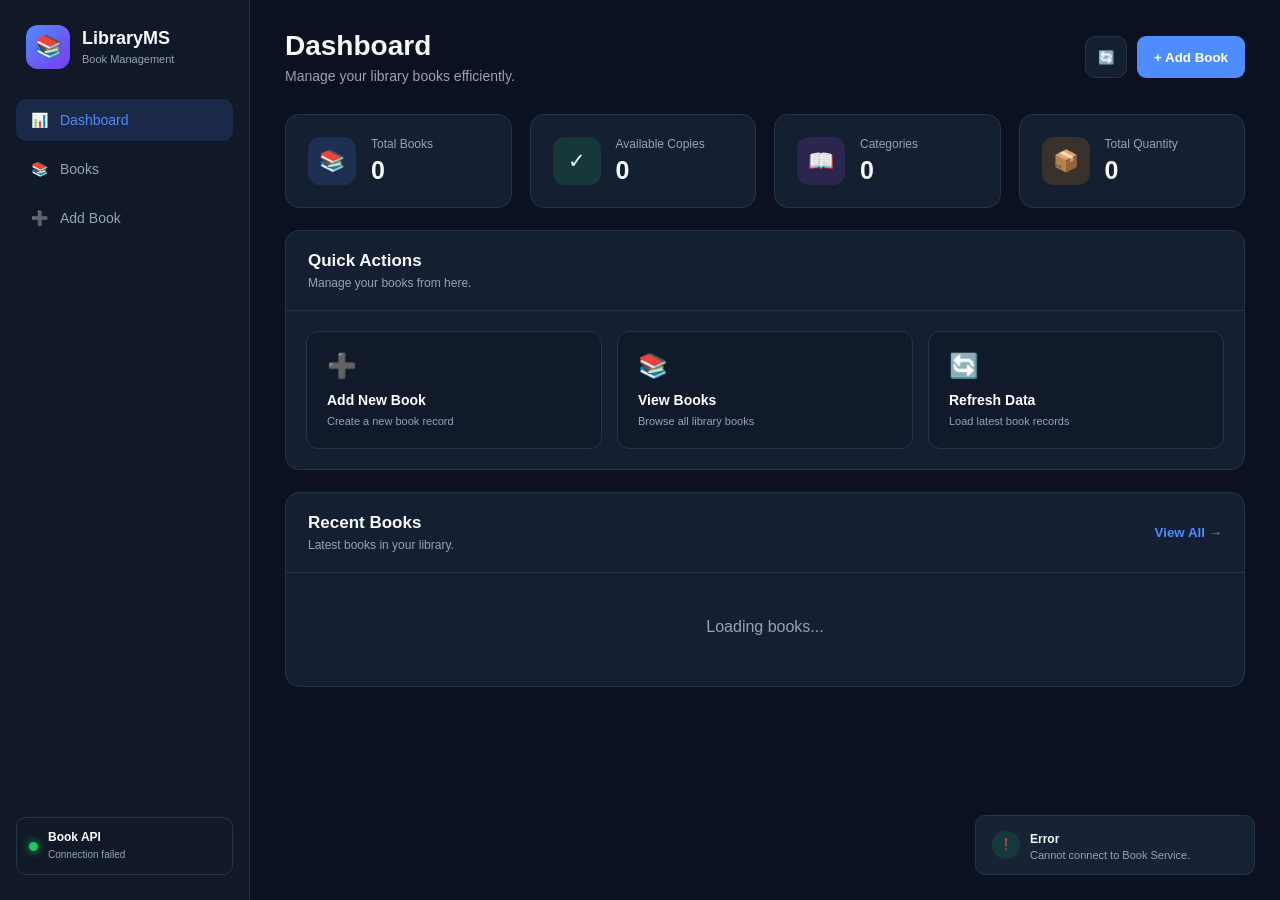
==== frontend/index.html @ 79125792 "Add professional Book Service frontend" ====
<!DOCTYPE html>
<html lang="en">
<head>
    <meta charset="UTF-8">
    <meta name="viewport" content="width=device-width, initial-scale=1.0">

    <title>Library Management System</title>

    <link rel="stylesheet" href="style.css">
</head>

<body>

<!-- ================= SIDEBAR ================= -->

<aside class="sidebar">

    <div class="brand">
        <div class="brand-icon">📚</div>

        <div>
            <h2>LibraryMS</h2>
            <span>Book Management</span>
        </div>
    </div>

    <nav class="navigation">

        <button class="nav-item active" onclick="showSection('dashboard', this)">
            <span>📊</span>
            Dashboard
        </button>

        <button class="nav-item" onclick="showSection('books', this)">
            <span>📚</span>
            Books
        </button>

        <button class="nav-item" onclick="openAddBookModal()">
            <span>➕</span>
            Add Book
        </button>

    </nav>

    <div class="sidebar-footer">
        <div class="api-status">
            <span class="status-dot"></span>
            <div>
                <strong>Book API</strong>
                <small id="apiStatus">Checking...</small>
            </div>
        </div>
    </div>

</aside>


<!-- ================= MAIN ================= -->

<main class="main-content">

    <!-- HEADER -->

    <header class="topbar">

        <div>
            <h1 id="pageTitle">Dashboard</h1>
            <p id="pageSubtitle">
                Manage your library books efficiently.
            </p>
        </div>

        <div class="header-actions">

            <button class="icon-button" onclick="loadBooks()" title="Refresh">
                🔄
            </button>

            <button class="add-button" onclick="openAddBookModal()">
                <span>+</span>
                Add Book
            </button>

        </div>

    </header>


    <!-- ================= DASHBOARD ================= -->

    <section id="dashboard" class="page-section active">

        <div class="stats-grid">

            <div class="stat-card">
                <div class="stat-icon blue">📚</div>

                <div>
                    <span>Total Books</span>
                    <strong id="totalBooks">0</strong>
                </div>
            </div>


            <div class="stat-card">
                <div class="stat-icon green">✓</div>

                <div>
                    <span>Available Copies</span>
                    <strong id="availableCopies">0</strong>
                </div>
            </div>


            <div class="stat-card">
                <div class="stat-icon purple">📖</div>

                <div>
                    <span>Categories</span>
                    <strong id="totalCategories">0</strong>
                </div>
            </div>


            <div class="stat-card">
                <div class="stat-icon orange">📦</div>

                <div>
                    <span>Total Quantity</span>
                    <strong id="totalQuantity">0</strong>
                </div>
            </div>

        </div>


        <!-- QUICK ACTIONS -->

        <div class="section-card">

            <div class="section-header">

                <div>
                    <h2>Quick Actions</h2>
                    <p>Manage your books from here.</p>
                </div>

            </div>


            <div class="quick-actions">

                <button onclick="openAddBookModal()" class="quick-card">
                    <div>➕</div>
                    <strong>Add New Book</strong>
                    <span>Create a new book record</span>
                </button>

                <button onclick="showSection('books')" class="quick-card">
                    <div>📚</div>
                    <strong>View Books</strong>
                    <span>Browse all library books</span>
                </button>

                <button onclick="loadBooks()" class="quick-card">
                    <div>🔄</div>
                    <strong>Refresh Data</strong>
                    <span>Load latest book records</span>
                </button>

            </div>

        </div>


        <!-- RECENT BOOKS -->

        <div class="section-card">

            <div class="section-header">

                <div>
                    <h2>Recent Books</h2>
                    <p>Latest books in your library.</p>
                </div>

                <button class="text-button" onclick="showSection('books')">
                    View All →
                </button>

            </div>

            <div id="recentBooks" class="recent-books">
                <div class="loading">Loading books...</div>
            </div>

        </div>

    </section>


    <!-- ================= BOOKS ================= -->

    <section id="books" class="page-section">

        <div class="section-card">

            <div class="books-toolbar">

                <div class="search-container">

                    <span>🔍</span>

                    <input
                        type="text"
                        id="searchInput"
                        placeholder="Search books by title..."
                        oninput="handleSearch()"
                    >

                    <button
                        id="clearSearch"
                        class="clear-search"
                        onclick="clearSearch()"
                        style="display:none;"
                    >
                        ×
                    </button>

                </div>

                <button class="add-button" onclick="openAddBookModal()">
                    + Add Book
                </button>

            </div>


            <!-- BOOK TABLE -->

            <div class="table-container">

                <table>

                    <thead>

                    <tr>
                        <th>Book</th>
                        <th>Author</th>
                        <th>Category</th>
                        <th>ISBN</th>
                        <th>Quantity</th>
                        <th>Available</th>
                        <th>Actions</th>
                    </tr>

                    </thead>

                    <tbody id="booksTableBody">

                    <tr>
                        <td colspan="7" class="loading">
                            Loading books...
                        </td>
                    </tr>

                    </tbody>

                </table>

            </div>

        </div>

    </section>

</main>


<!-- ================= BOOK MODAL ================= -->

<div id="bookModal" class="modal-overlay">

    <div class="modal">

        <div class="modal-header">

            <div>
                <h2 id="modalTitle">Add New Book</h2>
                <p id="modalSubtitle">
                    Enter the book details below.
                </p>
            </div>

            <button class="close-button" onclick="closeBookModal()">
                ×
            </button>

        </div>


        <form id="bookForm" onsubmit="saveBook(event)">

            <input type="hidden" id="bookId">


            <div class="form-grid">

                <div class="form-group full-width">

                    <label>Book Title *</label>

                    <input
                        type="text"
                        id="title"
                        placeholder="Enter book title"
                        required
                    >

                </div>


                <div class="form-group">

                    <label>Author *</label>

                    <input
                        type="text"
                        id="author"
                        placeholder="Enter author name"
                        required
                    >

                </div>


                <div class="form-group">

                    <label>Category *</label>

                    <input
                        type="text"
                        id="category"
                        placeholder="e.g. Programming"
                        required
                    >

                </div>


                <div class="form-group">

                    <label>ISBN *</label>

                    <input
                        type="text"
                        id="isbn"
                        placeholder="Enter ISBN"
                        required
                    >

                </div>


                <div class="form-group">

                    <label>Quantity *</label>

                    <input
                        type="number"
                        id="quantity"
                        min="0"
                        placeholder="0"
                        required
                    >

                </div>


                <div class="form-group">

                    <label>Available Copies *</label>

                    <input
                        type="number"
                        id="availableCopies"
                        min="0"
                        placeholder="0"
                        required
                    >

                </div>

            </div>


            <div class="modal-footer">

                <button
                    type="button"
                    class="cancel-button"
                    onclick="closeBookModal()"
                >
                    Cancel
                </button>

                <button type="submit" class="save-button" id="saveButton">
                    Save Book
                </button>

            </div>

        </form>

    </div>

</div>


<!-- ================= DELETE MODAL ================= -->

<div id="deleteModal" class="modal-overlay">

    <div class="confirm-modal">

        <div class="confirm-icon">
            🗑️
        </div>

        <h2>Delete Book?</h2>

        <p>
            Are you sure you want to delete this book?
            This action cannot be undone.
        </p>

        <div class="confirm-actions">

            <button
                class="cancel-button"
                onclick="closeDeleteModal()"
            >
                Cancel
            </button>

            <button
                class="delete-confirm-button"
                onclick="confirmDelete()"
            >
                Delete
            </button>

        </div>

    </div>

</div>


<!-- ================= TOAST ================= -->

<div id="toast" class="toast">

    <span id="toastIcon">✓</span>

    <div>
        <strong id="toastTitle">Success</strong>
        <p id="toastMessage">Operation completed.</p>
    </div>

</div>


<!-- ================= LOADING ================= -->

<div id="globalLoading" class="global-loading">

    <div class="spinner"></div>

    <span>Processing...</span>

</div>


<script src="api.js"></script>
<script src="script.js"></script>

</body>
</html>
---- frontend/style.css ----
* {
    margin: 0;
    padding: 0;
    box-sizing: border-box;
}

:root {
    --bg: #0b1120;
    --sidebar: #111827;
    --card: #151f32;
    --card-hover: #1b2940;
    --border: #263449;

    --text: #f8fafc;
    --muted: #94a3b8;

    --primary: #4f8cff;
    --primary-dark: #3677e8;

    --green: #22c55e;
    --red: #ef4444;
    --orange: #f59e0b;
    --purple: #a855f7;

    --radius: 14px;
}

body {
    font-family: Inter, Arial, sans-serif;
    background: var(--bg);
    color: var(--text);
    min-height: 100vh;
}


/* ================= SIDEBAR ================= */

.sidebar {
    position: fixed;
    left: 0;
    top: 0;

    width: 250px;
    height: 100vh;

    background: var(--sidebar);
    border-right: 1px solid var(--border);

    display: flex;
    flex-direction: column;

    padding: 25px 16px;

    z-index: 10;
}


.brand {
    display: flex;
    align-items: center;
    gap: 12px;

    padding: 0 10px 30px;
}


.brand-icon {
    width: 44px;
    height: 44px;

    background: linear-gradient(
        135deg,
        #4f8cff,
        #7c3aed
    );

    border-radius: 12px;

    display: flex;
    align-items: center;
    justify-content: center;

    font-size: 22px;
}


.brand h2 {
    font-size: 18px;
}

.brand span {
    font-size: 11px;
    color: var(--muted);
}


.navigation {
    display: flex;
    flex-direction: column;
    gap: 7px;
}


.nav-item {
    border: none;
    background: transparent;

    color: var(--muted);

    padding: 13px 15px;

    border-radius: 10px;

    display: flex;
    align-items: center;
    gap: 12px;

    cursor: pointer;

    font-size: 14px;

    text-align: left;

    transition: 0.2s;
}


.nav-item:hover {
    background: var(--card);
    color: white;
}


.nav-item.active {
    background: rgba(79, 140, 255, 0.15);
    color: var(--primary);
}


.sidebar-footer {
    margin-top: auto;
}


.api-status {
    border: 1px solid var(--border);
    border-radius: 10px;

    padding: 12px;

    display: flex;
    gap: 10px;
    align-items: center;
}


.status-dot {
    width: 9px;
    height: 9px;

    border-radius: 50%;

    background: var(--green);

    box-shadow: 0 0 10px var(--green);
}


.api-status strong {
    display: block;
    font-size: 12px;
}


.api-status small {
    color: var(--muted);
    font-size: 10px;
}


/* ================= MAIN ================= */

.main-content {
    margin-left: 250px;

    min-height: 100vh;

    padding: 30px 35px;
}


.topbar {
    display: flex;

    justify-content: space-between;
    align-items: center;

    margin-bottom: 30px;
}


.topbar h1 {
    font-size: 28px;
    margin-bottom: 6px;
}


.topbar p {
    color: var(--muted);
    font-size: 14px;
}


.header-actions {
    display: flex;
    gap: 10px;
}


.icon-button {
    width: 42px;
    height: 42px;

    border: 1px solid var(--border);

    background: var(--card);

    color: white;

    border-radius: 10px;

    cursor: pointer;
}


.add-button {
    border: none;

    background: var(--primary);

    color: white;

    padding: 11px 17px;

    border-radius: 9px;

    font-weight: 600;

    cursor: pointer;

    transition: 0.2s;
}


.add-button:hover {
    background: var(--primary-dark);
    transform: translateY(-1px);
}


/* ================= SECTIONS ================= */

.page-section {
    display: none;
}

.page-section.active {
    display: block;
}


/* ================= STATS ================= */

.stats-grid {
    display: grid;

    grid-template-columns:
        repeat(4, 1fr);

    gap: 18px;

    margin-bottom: 22px;
}


.stat-card {
    background: var(--card);

    border: 1px solid var(--border);

    border-radius: var(--radius);

    padding: 22px;

    display: flex;

    align-items: center;

    gap: 15px;

    transition: 0.2s;
}


.stat-card:hover {
    background: var(--card-hover);
    transform: translateY(-2px);
}


.stat-icon {
    width: 48px;
    height: 48px;

    border-radius: 12px;

    display: flex;
    align-items: center;
    justify-content: center;

    font-size: 21px;
}


.stat-icon.blue {
    background: rgba(79, 140, 255, 0.15);
}

.stat-icon.green {
    background: rgba(34, 197, 94, 0.15);
}

.stat-icon.purple {
    background: rgba(168, 85, 247, 0.15);
}

.stat-icon.orange {
    background: rgba(245, 158, 11, 0.15);
}


.stat-card span {
    color: var(--muted);

    display: block;

    font-size: 12px;

    margin-bottom: 5px;
}


.stat-card strong {
    font-size: 25px;
}


/* ================= CARDS ================= */

.section-card {
    background: var(--card);

    border: 1px solid var(--border);

    border-radius: var(--radius);

    margin-bottom: 22px;

    overflow: hidden;
}


.section-header {
    padding: 20px 22px;

    display: flex;

    justify-content: space-between;

    align-items: center;

    border-bottom: 1px solid var(--border);
}


.section-header h2 {
    font-size: 17px;
}


.section-header p {
    color: var(--muted);

    font-size: 12px;

    margin-top: 5px;
}


.text-button {
    border: none;

    background: transparent;

    color: var(--primary);

    cursor: pointer;

    font-weight: 600;
}


/* ================= QUICK ACTIONS ================= */

.quick-actions {
    display: grid;

    grid-template-columns:
        repeat(3, 1fr);

    gap: 15px;

    padding: 20px;
}


.quick-card {
    border: 1px solid var(--border);

    background: #111a2a;

    color: white;

    border-radius: 12px;

    padding: 20px;

    text-align: left;

    cursor: pointer;

    transition: 0.2s;
}


.quick-card:hover {
    border-color: var(--primary);

    transform: translateY(-2px);
}


.quick-card div {
    font-size: 24px;

    margin-bottom: 12px;
}


.quick-card strong {
    display: block;

    font-size: 14px;

    margin-bottom: 5px;
}


.quick-card span {
    color: var(--muted);

    font-size: 11px;
}


/* ================= RECENT ================= */

.recent-books {
    padding: 15px 20px 20px;
}


.recent-book {
    display: flex;

    justify-content: space-between;

    align-items: center;

    padding: 13px 0;

    border-bottom: 1px solid var(--border);
}


.recent-book:last-child {
    border-bottom: none;
}


.book-info {
    display: flex;

    gap: 12px;

    align-items: center;
}


.book-cover {
    width: 38px;
    height: 46px;

    background: linear-gradient(
        135deg,
        #4f8cff,
        #7c3aed
    );

    border-radius: 6px;

    display: flex;

    align-items: center;

    justify-content: center;
}


.book-info strong {
    display: block;

    font-size: 13px;
}


.book-info span {
    display: block;

    color: var(--muted);

    font-size: 11px;

    margin-top: 4px;
}


/* ================= BOOK TOOLBAR ================= */

.books-toolbar {
    padding: 18px;

    display: flex;

    justify-content: space-between;

    gap: 15px;

    border-bottom: 1px solid var(--border);
}


.search-container {
    position: relative;

    width: 400px;
}


.search-container > span {
    position: absolute;

    left: 14px;
    top: 12px;
}


.search-container input {
    width: 100%;

    background: #0e1728;

    border: 1px solid var(--border);

    color: white;

    padding: 12px 40px;

    border-radius: 9px;

    outline: none;
}


.search-container input:focus {
    border-color: var(--primary);
}


.clear-search {
    position: absolute;

    right: 10px;
    top: 8px;

    border: none;

    background: transparent;

    color: var(--muted);

    font-size: 22px;

    cursor: pointer;
}


/* ================= TABLE ================= */

.table-container {
    overflow-x: auto;
}


table {
    width: 100%;

    border-collapse: collapse;

    min-width: 950px;
}


thead {
    background: #111a2a;
}


th {
    color: var(--muted);

    font-size: 11px;

    text-transform: uppercase;

    letter-spacing: 0.5px;

    text-align: left;

    padding: 14px 16px;
}


td {
    padding: 15px 16px;

    border-top: 1px solid var(--border);

    font-size: 13px;
}


tbody tr:hover {
    background: rgba(255, 255, 255, 0.02);
}


.book-title {
    font-weight: 600;
}


.book-author {
    color: var(--muted);

    font-size: 11px;

    margin-top: 3px;
}


.badge {
    display: inline-block;

    padding: 5px 9px;

    border-radius: 20px;

    background: rgba(79, 140, 255, 0.12);

    color: #82adff;

    font-size: 10px;
}


.available {
    color: var(--green);

    font-weight: 600;
}


.unavailable {
    color: var(--red);

    font-weight: 600;
}


.action-buttons {
    display: flex;

    gap: 6px;
}


.action-button {
    width: 32px;
    height: 32px;

    border-radius: 7px;

    border: 1px solid var(--border);

    background: #111a2a;

    cursor: pointer;

    color: white;
}


.action-button:hover {
    border-color: var(--primary);
}


.action-button.delete:hover {
    border-color: var(--red);
    color: var(--red);
}


/* ================= MODAL ================= */

.modal-overlay {
    position: fixed;

    inset: 0;

    background: rgba(0, 0, 0, 0.72);

    display: none;

    align-items: center;

    justify-content: center;

    z-index: 100;
}


.modal-overlay.show {
    display: flex;
}


.modal {
    width: 600px;
    max-width: 94%;

    background: #111a2a;

    border: 1px solid var(--border);

    border-radius: 16px;

    box-shadow: 0 25px 70px rgba(0,0,0,0.5);
}


.modal-header {
    padding: 22px;

    display: flex;

    justify-content: space-between;

    border-bottom: 1px solid var(--border);
}


.modal-header h2 {
    font-size: 18px;
}


.modal-header p {
    color: var(--muted);

    font-size: 11px;

    margin-top: 5px;
}


.close-button {
    border: none;

    background: transparent;

    color: var(--muted);

    font-size: 28px;

    cursor: pointer;
}


.form-grid {
    display: grid;

    grid-template-columns:
        1fr 1fr;

    gap: 17px;

    padding: 22px;
}


.full-width {
    grid-column: span 2;
}


.form-group label {
    display: block;

    color: #cbd5e1;

    font-size: 12px;

    margin-bottom: 7px;
}


.form-group input {
    width: 100%;

    background: #0b1322;

    border: 1px solid var(--border);

    color: white;

    padding: 12px;

    border-radius: 8px;

    outline: none;
}


.form-group input:focus {
    border-color: var(--primary);
}


.modal-footer {
    padding: 18px 22px;

    border-top: 1px solid var(--border);

    display: flex;

    justify-content: flex-end;

    gap: 10px;
}


.cancel-button,
.save-button,
.delete-confirm-button {
    padding: 10px 17px;

    border-radius: 8px;

    border: none;

    cursor: pointer;

    font-weight: 600;
}


.cancel-button {
    background: #1e293b;

    color: white;
}


.save-button {
    background: var(--primary);

    color: white;
}


.delete-confirm-button {
    background: var(--red);

    color: white;
}


/* ================= CONFIRM ================= */

.confirm-modal {
    width: 400px;
    max-width: 92%;

    background: var(--card);

    border: 1px solid var(--border);

    border-radius: 15px;

    padding: 30px;

    text-align: center;
}


.confirm-icon {
    width: 55px;
    height: 55px;

    margin: auto auto 15px;

    background: rgba(239,68,68,0.12);

    border-radius: 50%;

    display: flex;

    align-items: center;

    justify-content: center;

    font-size: 22px;
}


.confirm-modal h2 {
    margin-bottom: 8px;
}


.confirm-modal p {
    color: var(--muted);

    font-size: 13px;

    line-height: 1.6;

    margin-bottom: 22px;
}


.confirm-actions {
    display: flex;

    justify-content: center;

    gap: 10px;
}


/* ================= TOAST ================= */

.toast {
    position: fixed;

    right: 25px;
    bottom: 25px;

    background: #172235;

    border: 1px solid var(--border);

    border-radius: 10px;

    padding: 13px 16px;

    display: flex;

    gap: 10px;

    align-items: center;

    min-width: 280px;

    transform: translateX(130%);

    transition: 0.3s;

    z-index: 200;
}


.toast.show {
    transform: translateX(0);
}


.toast > span {
    width: 28px;
    height: 28px;

    border-radius: 50%;

    background: rgba(34,197,94,0.15);

    display: flex;

    align-items: center;

    justify-content: center;

    color: var(--green);
}


.toast strong {
    font-size: 12px;
}


.toast p {
    color: var(--muted);

    font-size: 11px;

    margin-top: 2px;
}


/* ================= LOADING ================= */

.loading {
    color: var(--muted);

    text-align: center;

    padding: 30px;
}


.global-loading {
    position: fixed;

    inset: 0;

    background: rgba(0,0,0,0.5);

    display: none;

    align-items: center;

    justify-content: center;

    flex-direction: column;

    gap: 12px;

    z-index: 300;
}


.global-loading.show {
    display: flex;
}


.spinner {
    width: 35px;
    height: 35px;

    border: 3px solid #334155;

    border-top-color: var(--primary);

    border-radius: 50%;

    animation: spin 0.8s linear infinite;
}


@keyframes spin {
    to {
        transform: rotate(360deg);
    }
}


/* ================= RESPONSIVE ================= */

@media (max-width: 1100px) {

    .stats-grid {
        grid-template-columns:
            repeat(2, 1fr);
    }

}


@media (max-width: 800px) {

    .sidebar {
        width: 70px;

        padding: 20px 10px;
    }

    .brand div:not(.brand-icon),
    .nav-item span:not(:first-child),
    .sidebar-footer {
        display: none;
    }

    .brand {
        justify-content: center;
        padding: 0 0 25px;
    }

    .nav-item {
        justify-content: center;
        padding: 13px;
    }

    .main-content {
        margin-left: 70px;

        padding: 20px;
    }

    .topbar {
        align-items: flex-start;
    }

    .topbar h1 {
        font-size: 22px;
    }

    .quick-actions {
        grid-template-columns: 1fr;
    }

}


@media (max-width: 600px) {

    .stats-grid {
        grid-template-columns: 1fr;
    }

    .topbar {
        flex-direction: column;

        gap: 15px;
    }

    .header-actions {
        width: 100%;
    }

    .add-button {
        flex: 1;
    }

    .books-toolbar {
        flex-direction: column;
    }

    .search-container {
        width: 100%;
    }

    .form-grid {
        grid-template-columns: 1fr;
    }

    .full-width {
        grid-column: span 1;
    }

}
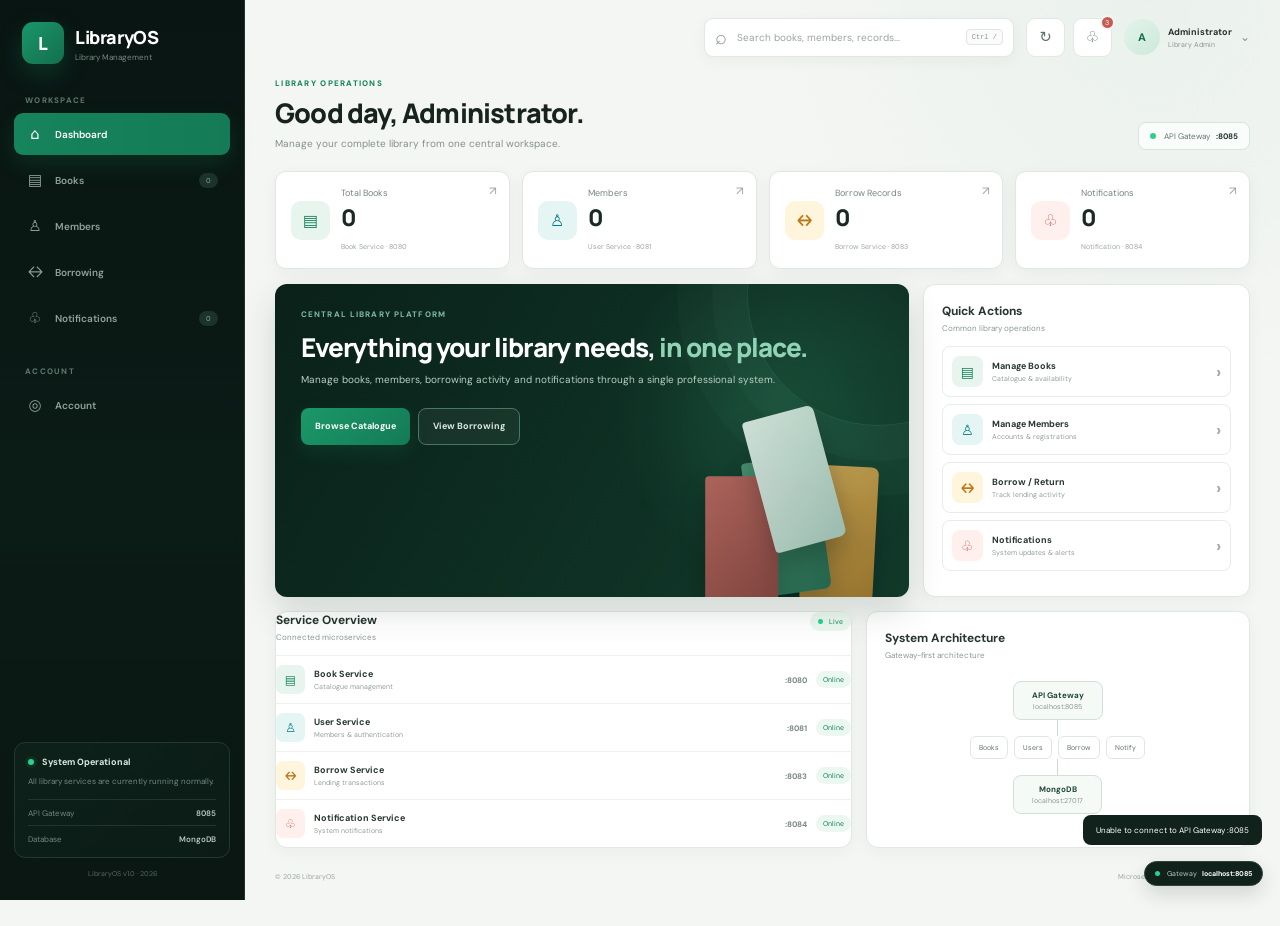
==== commit 321940d1: "Add unified frontend and gateway configuration" ====
--- a/frontend/index.html
+++ b/frontend/index.html
@@ -4,487 +4,1541 @@
     <meta charset="UTF-8">
     <meta name="viewport" content="width=device-width, initial-scale=1.0">
 
-    <title>Library Management System</title>
-
-    <link rel="stylesheet" href="style.css">
+    <title>LibraryOS | Library Management System</title>
+
+    <link rel="preconnect" href="https://fonts.googleapis.com">
+    <link rel="preconnect" href="https://fonts.gstatic.com" crossorigin>
+
+    <link
+        href="https://fonts.googleapis.com/css2?family=DM+Sans:wght@400;500;600;700&family=Manrope:wght@600;700;800&display=swap"
+        rel="stylesheet"
+    >
+
+    <link rel="stylesheet" href="styles.css">
 </head>
 
 <body>
 
-<!-- ================= SIDEBAR ================= -->
-
-<aside class="sidebar">
-
-    <div class="brand">
-        <div class="brand-icon">📚</div>
-
-        <div>
-            <h2>LibraryMS</h2>
-            <span>Book Management</span>
+<div class="app">
+
+    <!-- ================= SIDEBAR ================= -->
+
+    <aside class="sidebar">
+
+        <div class="brand">
+            <div class="brand-logo">L</div>
+
+            <div>
+                <div class="brand-name">LibraryOS</div>
+                <div class="brand-subtitle">
+                    Library Management
+                </div>
+            </div>
         </div>
-    </div>
-
-    <nav class="navigation">
-
-        <button class="nav-item active" onclick="showSection('dashboard', this)">
-            <span>📊</span>
-            Dashboard
-        </button>
-
-        <button class="nav-item" onclick="showSection('books', this)">
-            <span>📚</span>
-            Books
-        </button>
-
-        <button class="nav-item" onclick="openAddBookModal()">
-            <span>➕</span>
-            Add Book
-        </button>
-
-    </nav>
-
-    <div class="sidebar-footer">
-        <div class="api-status">
-            <span class="status-dot"></span>
+
+
+        <div class="menu-title">
+            WORKSPACE
+        </div>
+
+        <nav class="navigation">
+
+            <button
+                class="nav-item active"
+                data-section="dashboard"
+            >
+                <span class="nav-icon">⌂</span>
+                <span>Dashboard</span>
+            </button>
+
+
+            <button
+                class="nav-item"
+                data-section="books"
+            >
+                <span class="nav-icon">▤</span>
+                <span>Books</span>
+                <small id="sideBookCount">—</small>
+            </button>
+
+
+            <button
+                class="nav-item"
+                data-section="users"
+            >
+                <span class="nav-icon">♙</span>
+                <span>Members</span>
+            </button>
+
+
+            <button
+                class="nav-item"
+                data-section="borrows"
+            >
+                <span class="nav-icon">↔</span>
+                <span>Borrowing</span>
+            </button>
+
+
+            <button
+                class="nav-item"
+                data-section="notifications"
+            >
+                <span class="nav-icon">♧</span>
+                <span>Notifications</span>
+                <small id="sideNotificationCount">—</small>
+            </button>
+
+        </nav>
+
+
+        <div class="menu-title account-title">
+            ACCOUNT
+        </div>
+
+        <nav class="navigation">
+
+            <button
+                class="nav-item"
+                data-section="auth"
+            >
+                <span class="nav-icon">◎</span>
+                <span>Account</span>
+            </button>
+
+        </nav>
+
+
+        <div class="sidebar-bottom">
+
+            <div class="system-card">
+
+                <div class="system-status">
+                    <i></i>
+                    System Operational
+                </div>
+
+                <p>
+                    All library services are currently
+                    running normally.
+                </p>
+
+                <div class="system-info">
+                    <span>API Gateway</span>
+                    <strong>8085</strong>
+                </div>
+
+                <div class="system-info">
+                    <span>Database</span>
+                    <strong>MongoDB</strong>
+                </div>
+
+            </div>
+
+
+            <div class="sidebar-footer">
+                LibraryOS v1.0 · 2026
+            </div>
+
+        </div>
+
+    </aside>
+
+
+
+    <!-- ================= MAIN ================= -->
+
+    <main class="main">
+
+        <!-- TOPBAR -->
+
+        <header class="topbar">
+
+            <div class="mobile-brand">
+
+                <button
+                    class="mobile-menu"
+                    id="mobileMenu"
+                >
+                    ☰
+                </button>
+
+                <strong>
+                    LibraryOS
+                </strong>
+
+            </div>
+
+
+            <div class="search-box">
+
+                <span>⌕</span>
+
+                <input
+                    id="globalSearch"
+                    type="text"
+                    placeholder="Search books, members, records..."
+                >
+
+                <kbd>
+                    Ctrl /
+                </kbd>
+
+            </div>
+
+
+            <div class="topbar-actions">
+
+                <button
+                    class="top-button"
+                    id="refreshBtn"
+                    title="Refresh"
+                >
+                    ↻
+                </button>
+
+
+                <button
+                    class="top-button notification-button"
+                    data-section="notifications"
+                >
+                    ♧
+                    <i>3</i>
+                </button>
+
+
+                <div class="profile">
+
+                    <div class="avatar">
+                        A
+                    </div>
+
+                    <div>
+                        <strong>
+                            Administrator
+                        </strong>
+
+                        <small>
+                            Library Admin
+                        </small>
+                    </div>
+
+                    <span>
+                       ⌄
+                    </span>
+
+                </div>
+
+            </div>
+
+        </header>
+
+
+
+        <!-- ================= DASHBOARD ================= -->
+
+        <section
+            id="dashboard"
+            class="section active"
+        >
+
+            <div class="page-heading">
+
+                <div>
+
+                    <div class="eyebrow">
+                        LIBRARY OPERATIONS
+                    </div>
+
+                    <h1>
+                        Good day, Administrator.
+                    </h1>
+
+                    <p>
+                        Manage your complete library
+                        from one central workspace.
+                    </p>
+
+                </div>
+
+
+                <div class="gateway-status">
+
+                    <i></i>
+
+                    API Gateway
+
+                    <strong>
+                        :8085
+                    </strong>
+
+                </div>
+
+            </div>
+
+
+
+            <!-- STATISTICS -->
+
+            <div class="statistics">
+
+                <div class="stat-card">
+
+                    <div class="stat-icon books">
+                        ▤
+                    </div>
+
+                    <div class="stat-content">
+
+                        <span>
+                            Total Books
+                        </span>
+
+                        <strong id="bookCount">
+                            —
+                        </strong>
+
+                        <small>
+                            Book Service · 8080
+                        </small>
+
+                    </div>
+
+                    <div class="stat-arrow">
+                        ↗
+                    </div>
+
+                </div>
+
+
+
+                <div class="stat-card">
+
+                    <div class="stat-icon members">
+                        ♙
+                    </div>
+
+                    <div class="stat-content">
+
+                        <span>
+                            Members
+                        </span>
+
+                        <strong id="userCount">
+                            —
+                        </strong>
+
+                        <small>
+                            User Service · 8081
+                        </small>
+
+                    </div>
+
+                    <div class="stat-arrow">
+                        ↗
+                    </div>
+
+                </div>
+
+
+
+                <div class="stat-card">
+
+                    <div class="stat-icon borrowing">
+                        ↔
+                    </div>
+
+                    <div class="stat-content">
+
+                        <span>
+                            Borrow Records
+                        </span>
+
+                        <strong id="borrowCount">
+                            —
+                        </strong>
+
+                        <small>
+                            Borrow Service · 8083
+                        </small>
+
+                    </div>
+
+                    <div class="stat-arrow">
+                        ↗
+                    </div>
+
+                </div>
+
+
+
+                <div class="stat-card">
+
+                    <div class="stat-icon notifications">
+                        ♧
+                    </div>
+
+                    <div class="stat-content">
+
+                        <span>
+                            Notifications
+                        </span>
+
+                        <strong id="notificationCount">
+                            —
+                        </strong>
+
+                        <small>
+                            Notification · 8084
+                        </small>
+
+                    </div>
+
+                    <div class="stat-arrow">
+                        ↗
+                    </div>
+
+                </div>
+
+            </div>
+
+
+
+            <!-- HERO + QUICK ACTIONS -->
+
+            <div class="dashboard-grid">
+
+
+                <div class="hero-card">
+
+                    <div class="hero-content">
+
+                        <div class="hero-label">
+                            CENTRAL LIBRARY PLATFORM
+                        </div>
+
+                        <h2>
+                            Everything your library needs,
+                            <span>
+                                in one place.
+                            </span>
+                        </h2>
+
+                        <p>
+                            Manage books, members, borrowing
+                            activity and notifications through
+                            a single professional system.
+                        </p>
+
+
+                        <div class="hero-buttons">
+
+                            <button
+                                class="btn primary"
+                                data-section="books"
+                            >
+                                Browse Catalogue
+                            </button>
+
+                            <button
+                                class="btn hero-outline"
+                                data-section="borrows"
+                            >
+                                View Borrowing
+                            </button>
+
+                        </div>
+
+                    </div>
+
+
+                    <div class="book-art">
+
+                        <div class="book book-one"></div>
+                        <div class="book book-two"></div>
+                        <div class="book book-three"></div>
+                        <div class="book book-four"></div>
+
+                    </div>
+
+                </div>
+
+
+
+                <div class="panel quick-panel">
+
+                    <div class="panel-heading">
+
+                        <div>
+                            <h3>
+                                Quick Actions
+                            </h3>
+
+                            <p>
+                                Common library operations
+                            </p>
+                        </div>
+
+                    </div>
+
+
+                    <button
+                        class="quick-action"
+                        data-section="books"
+                    >
+
+                        <span class="quick-icon green">
+                            ▤
+                        </span>
+
+                        <div>
+                            <b>
+                                Manage Books
+                            </b>
+
+                            <small>
+                                Catalogue & availability
+                            </small>
+                        </div>
+
+                        <strong>
+                            ›
+                        </strong>
+
+                    </button>
+
+
+                    <button
+                        class="quick-action"
+                        data-section="users"
+                    >
+
+                        <span class="quick-icon teal">
+                            ♙
+                        </span>
+
+                        <div>
+                            <b>
+                                Manage Members
+                            </b>
+
+                            <small>
+                                Accounts & registrations
+                            </small>
+                        </div>
+
+                        <strong>
+                            ›
+                        </strong>
+
+                    </button>
+
+
+                    <button
+                        class="quick-action"
+                        data-section="borrows"
+                    >
+
+                        <span class="quick-icon amber">
+                            ↔
+                        </span>
+
+                        <div>
+                            <b>
+                                Borrow / Return
+                            </b>
+
+                            <small>
+                                Track lending activity
+                            </small>
+                        </div>
+
+                        <strong>
+                            ›
+                        </strong>
+
+                    </button>
+
+
+                    <button
+                        class="quick-action"
+                        data-section="notifications"
+                    >
+
+                        <span class="quick-icon coral">
+                            ♧
+                        </span>
+
+                        <div>
+                            <b>
+                                Notifications
+                            </b>
+
+                            <small>
+                                System updates & alerts
+                            </small>
+                        </div>
+
+                        <strong>
+                            ›
+                        </strong>
+
+                    </button>
+
+                </div>
+
+            </div>
+
+
+
+            <!-- SERVICE OVERVIEW -->
+
+            <div class="bottom-grid">
+
+
+                <div class="panel">
+
+                    <div class="panel-heading">
+
+                        <div>
+
+                            <h3>
+                                Service Overview
+                            </h3>
+
+                            <p>
+                                Connected microservices
+                            </p>
+
+                        </div>
+
+                        <span class="live">
+                            <i></i>
+                            Live
+                        </span>
+
+                    </div>
+
+
+                    <div class="service-list">
+
+                        <div class="service">
+
+                            <span class="service-icon books">
+                                ▤
+                            </span>
+
+                            <div>
+                                <b>
+                                    Book Service
+                                </b>
+
+                                <small>
+                                    Catalogue management
+                                </small>
+                            </div>
+
+                            <strong>
+                                :8080
+                            </strong>
+
+                            <em>
+                                Online
+                            </em>
+
+                        </div>
+
+
+                        <div class="service">
+
+                            <span class="service-icon members">
+                                ♙
+                            </span>
+
+                            <div>
+                                <b>
+                                    User Service
+                                </b>
+
+                                <small>
+                                    Members & authentication
+                                </small>
+                            </div>
+
+                            <strong>
+                                :8081
+                            </strong>
+
+                            <em>
+                                Online
+                            </em>
+
+                        </div>
+
+
+                        <div class="service">
+
+                            <span class="service-icon borrowing">
+                                ↔
+                            </span>
+
+                            <div>
+                                <b>
+                                    Borrow Service
+                                </b>
+
+                                <small>
+                                    Lending transactions
+                                </small>
+                            </div>
+
+                            <strong>
+                                :8083
+                            </strong>
+
+                            <em>
+                                Online
+                            </em>
+
+                        </div>
+
+
+                        <div class="service">
+
+                            <span class="service-icon notifications">
+                                ♧
+                            </span>
+
+                            <div>
+                                <b>
+                                    Notification Service
+                                </b>
+
+                                <small>
+                                    System notifications
+                                </small>
+                            </div>
+
+                            <strong>
+                                :8084
+                            </strong>
+
+                            <em>
+                                Online
+                            </em>
+
+                        </div>
+
+                    </div>
+
+                </div>
+
+
+
+                <div class="panel architecture">
+
+                    <div class="panel-heading">
+
+                        <div>
+
+                            <h3>
+                                System Architecture
+                            </h3>
+
+                            <p>
+                                Gateway-first architecture
+                            </p>
+
+                        </div>
+
+                    </div>
+
+
+                    <div class="architecture-flow">
+
+                        <div class="architecture-node gateway">
+                            <b>
+                                API Gateway
+                            </b>
+
+                            <small>
+                                localhost:8085
+                            </small>
+                        </div>
+
+
+                        <div class="connection-line"></div>
+
+
+                        <div class="service-chips">
+
+                            <span>
+                                Books
+                            </span>
+
+                            <span>
+                                Users
+                            </span>
+
+                            <span>
+                                Borrow
+                            </span>
+
+                            <span>
+                                Notify
+                            </span>
+
+                        </div>
+
+
+                        <div class="connection-line"></div>
+
+
+                        <div class="architecture-node database">
+
+                            <b>
+                                MongoDB
+                            </b>
+
+                            <small>
+                                localhost:27017
+                            </small>
+
+                        </div>
+
+                    </div>
+
+                </div>
+
+            </div>
+
+        </section>
+
+
+
+        <!-- ================= BOOKS ================= -->
+
+        <section
+            id="books"
+            class="section"
+        >
+
+            <div class="section-header">
+
+                <div>
+
+                    <div class="eyebrow">
+                        CATALOGUE
+                    </div>
+
+                    <h1>
+                        Books
+                    </h1>
+
+                    <p>
+                        Manage your complete library collection.
+                    </p>
+
+                </div>
+
+
+                <div class="section-actions">
+
+                    <input
+                        id="bookSearch"
+                        placeholder="Search books..."
+                    >
+
+                    <button
+                        class="btn light"
+                        id="bookSearchBtn"
+                    >
+                        Search
+                    </button>
+
+                    <button
+                        class="btn primary"
+                        id="addBookBtn"
+                    >
+                        + Add Book
+                    </button>
+
+                </div>
+
+            </div>
+
+
+            <div
+                id="booksTable"
+                class="table-container"
+            ></div>
+
+        </section>
+
+
+
+        <!-- ================= MEMBERS ================= -->
+
+        <section
+            id="users"
+            class="section"
+        >
+
+            <div class="section-header">
+
+                <div>
+
+                    <div class="eyebrow">
+                        PEOPLE
+                    </div>
+
+                    <h1>
+                        Members
+                    </h1>
+
+                    <p>
+                        Manage registered library members.
+                    </p>
+
+                </div>
+
+
+                <button
+                    class="btn light"
+                    id="refreshUsersBtn"
+                >
+                    ↻ Refresh
+                </button>
+
+            </div>
+
+
+            <div
+                id="usersTable"
+                class="table-container"
+            ></div>
+
+        </section>
+
+
+
+        <!-- ================= BORROW ================= -->
+
+        <section
+            id="borrows"
+            class="section"
+        >
+
+            <div class="section-header">
+
+                <div>
+
+                    <div class="eyebrow">
+                        LENDING
+                    </div>
+
+                    <h1>
+                        Borrowing
+                    </h1>
+
+                    <p>
+                        Track active loans and returned books.
+                    </p>
+
+                </div>
+
+
+                <div class="section-actions">
+
+                    <button
+                        class="btn light"
+                        id="refreshBorrowsBtn"
+                    >
+                        ↻ Refresh
+                    </button>
+
+                    <button
+                        class="btn primary"
+                        id="addBorrowBtn"
+                    >
+                        + New Borrow
+                    </button>
+
+                </div>
+
+            </div>
+
+
+            <div
+                id="borrowsTable"
+                class="table-container"
+            ></div>
+
+        </section>
+
+
+
+        <!-- ================= NOTIFICATIONS ================= -->
+
+        <section
+            id="notifications"
+            class="section"
+        >
+
+            <div class="section-header">
+
+                <div>
+
+                    <div class="eyebrow">
+                        SYSTEM
+                    </div>
+
+                    <h1>
+                        Notifications
+                    </h1>
+
+                    <p>
+                        Important system updates and alerts.
+                    </p>
+
+                </div>
+
+
+                <button
+                    class="btn light"
+                    id="refreshNotificationsBtn"
+                >
+                    ↻ Refresh
+                </button>
+
+            </div>
+
+
+            <div
+                id="notificationsList"
+                class="notifications-list"
+            ></div>
+
+        </section>
+
+
+
+        <!-- ================= ACCOUNT ================= -->
+
+        <section
+            id="auth"
+            class="section"
+        >
+
+            <div class="section-header">
+
+                <div>
+
+                    <div class="eyebrow">
+                        ACCOUNT & SECURITY
+                    </div>
+
+                    <h1>
+                        Account
+                    </h1>
+
+                    <p>
+                        Sign in or create a library member account.
+                    </p>
+
+                </div>
+
+            </div>
+
+
+            <div class="auth-grid">
+
+
+                <div class="panel auth-card">
+
+                    <div class="panel-heading">
+
+                        <div>
+                            <h3>
+                                Welcome Back
+                            </h3>
+
+                            <p>
+                                Sign in to your account.
+                            </p>
+                        </div>
+
+                    </div>
+
+
+                    <form id="loginForm">
+
+                        <label>
+                            Email
+
+                            <input
+                                id="loginEmail"
+                                type="email"
+                                placeholder="admin@example.com"
+                                required
+                            >
+
+                        </label>
+
+
+                        <label>
+                            Password
+
+                            <input
+                                id="loginPassword"
+                                type="password"
+                                placeholder="••••••••"
+                                required
+                            >
+
+                        </label>
+
+
+                        <button
+                            class="btn primary"
+                            type="submit"
+                        >
+                            Sign In
+                        </button>
+
+                    </form>
+
+                </div>
+
+
+
+                <div class="panel auth-card">
+
+                    <div class="panel-heading">
+
+                        <div>
+
+                            <h3>
+                                Create Member
+                            </h3>
+
+                            <p>
+                                Register a new library member.
+                            </p>
+
+                        </div>
+
+                    </div>
+
+
+                    <form id="registerForm">
+
+                        <label>
+                            Full Name
+
+                            <input
+                                id="regName"
+                                placeholder="John Doe"
+                                required
+                            >
+
+                        </label>
+
+
+                        <label>
+                            Email
+
+                            <input
+                                id="regEmail"
+                                type="email"
+                                placeholder="john@example.com"
+                                required
+                            >
+
+                        </label>
+
+
+                        <label>
+                            Password
+
+                            <input
+                                id="regPassword"
+                                type="password"
+                                placeholder="••••••••"
+                                required
+                            >
+
+                        </label>
+
+
+                        <label>
+                            Phone
+
+                            <input
+                                id="regPhone"
+                                placeholder="+94..."
+                            >
+
+                        </label>
+
+
+                        <label>
+                            Role
+
+                            <select id="regRole">
+
+                                <option value="MEMBER">
+                                    MEMBER
+                                </option>
+
+                                <option value="LIBRARIAN">
+                                    LIBRARIAN
+                                </option>
+
+                                <option value="ADMIN">
+                                    ADMIN
+                                </option>
+
+                            </select>
+
+                        </label>
+
+
+                        <button
+                            class="btn primary"
+                            type="submit"
+                        >
+                            Create Account
+                        </button>
+
+                    </form>
+
+                </div>
+
+            </div>
+
+
+            <div
+                id="authResult"
+                class="result-box"
+            ></div>
+
+        </section>
+
+
+
+        <footer>
+
+            <span>
+                © 2026 LibraryOS
+            </span>
+
+            <span>
+                Microservices · API Gateway · MongoDB
+            </span>
+
+        </footer>
+
+    </main>
+
+</div>
+
+
+
+<!-- ================= BOOK MODAL ================= -->
+
+<dialog id="bookModal">
+
+    <form
+        id="bookForm"
+        class="modal-form"
+    >
+
+        <div class="modal-header">
+
             <div>
-                <strong>Book API</strong>
-                <small id="apiStatus">Checking...</small>
-            </div>
-        </div>
-    </div>
-
-</aside>
-
-
-<!-- ================= MAIN ================= -->
-
-<main class="main-content">
-
-    <!-- HEADER -->
-
-    <header class="topbar">
-
-        <div>
-            <h1 id="pageTitle">Dashboard</h1>
-            <p id="pageSubtitle">
-                Manage your library books efficiently.
-            </p>
-        </div>
-
-        <div class="header-actions">
-
-            <button class="icon-button" onclick="loadBooks()" title="Refresh">
-                🔄
-            </button>
-
-            <button class="add-button" onclick="openAddBookModal()">
-                <span>+</span>
-                Add Book
-            </button>
-
-        </div>
-
-    </header>
-
-
-    <!-- ================= DASHBOARD ================= -->
-
-    <section id="dashboard" class="page-section active">
-
-        <div class="stats-grid">
-
-            <div class="stat-card">
-                <div class="stat-icon blue">📚</div>
-
-                <div>
-                    <span>Total Books</span>
-                    <strong id="totalBooks">0</strong>
-                </div>
-            </div>
-
-
-            <div class="stat-card">
-                <div class="stat-icon green">✓</div>
-
-                <div>
-                    <span>Available Copies</span>
-                    <strong id="availableCopies">0</strong>
-                </div>
-            </div>
-
-
-            <div class="stat-card">
-                <div class="stat-icon purple">📖</div>
-
-                <div>
-                    <span>Categories</span>
-                    <strong id="totalCategories">0</strong>
-                </div>
-            </div>
-
-
-            <div class="stat-card">
-                <div class="stat-icon orange">📦</div>
-
-                <div>
-                    <span>Total Quantity</span>
-                    <strong id="totalQuantity">0</strong>
-                </div>
-            </div>
-
-        </div>
-
-
-        <!-- QUICK ACTIONS -->
-
-        <div class="section-card">
-
-            <div class="section-header">
-
-                <div>
-                    <h2>Quick Actions</h2>
-                    <p>Manage your books from here.</p>
-                </div>
-
-            </div>
-
-
-            <div class="quick-actions">
-
-                <button onclick="openAddBookModal()" class="quick-card">
-                    <div>➕</div>
-                    <strong>Add New Book</strong>
-                    <span>Create a new book record</span>
-                </button>
-
-                <button onclick="showSection('books')" class="quick-card">
-                    <div>📚</div>
-                    <strong>View Books</strong>
-                    <span>Browse all library books</span>
-                </button>
-
-                <button onclick="loadBooks()" class="quick-card">
-                    <div>🔄</div>
-                    <strong>Refresh Data</strong>
-                    <span>Load latest book records</span>
-                </button>
-
-            </div>
-
-        </div>
-
-
-        <!-- RECENT BOOKS -->
-
-        <div class="section-card">
-
-            <div class="section-header">
-
-                <div>
-                    <h2>Recent Books</h2>
-                    <p>Latest books in your library.</p>
-                </div>
-
-                <button class="text-button" onclick="showSection('books')">
-                    View All →
-                </button>
-
-            </div>
-
-            <div id="recentBooks" class="recent-books">
-                <div class="loading">Loading books...</div>
-            </div>
-
-        </div>
-
-    </section>
-
-
-    <!-- ================= BOOKS ================= -->
-
-    <section id="books" class="page-section">
-
-        <div class="section-card">
-
-            <div class="books-toolbar">
-
-                <div class="search-container">
-
-                    <span>🔍</span>
-
-                    <input
-                        type="text"
-                        id="searchInput"
-                        placeholder="Search books by title..."
-                        oninput="handleSearch()"
-                    >
-
-                    <button
-                        id="clearSearch"
-                        class="clear-search"
-                        onclick="clearSearch()"
-                        style="display:none;"
-                    >
-                        ×
-                    </button>
-
-                </div>
-
-                <button class="add-button" onclick="openAddBookModal()">
-                    + Add Book
-                </button>
-
-            </div>
-
-
-            <!-- BOOK TABLE -->
-
-            <div class="table-container">
-
-                <table>
-
-                    <thead>
-
-                    <tr>
-                        <th>Book</th>
-                        <th>Author</th>
-                        <th>Category</th>
-                        <th>ISBN</th>
-                        <th>Quantity</th>
-                        <th>Available</th>
-                        <th>Actions</th>
-                    </tr>
-
-                    </thead>
-
-                    <tbody id="booksTableBody">
-
-                    <tr>
-                        <td colspan="7" class="loading">
-                            Loading books...
-                        </td>
-                    </tr>
-
-                    </tbody>
-
-                </table>
-
-            </div>
-
-        </div>
-
-    </section>
-
-</main>
-
-
-<!-- ================= BOOK MODAL ================= -->
-
-<div id="bookModal" class="modal-overlay">
-
-    <div class="modal">
-
-        <div class="modal-header">
-
-            <div>
-                <h2 id="modalTitle">Add New Book</h2>
-                <p id="modalSubtitle">
-                    Enter the book details below.
-                </p>
-            </div>
-
-            <button class="close-button" onclick="closeBookModal()">
+
+                <small>
+                    CATALOGUE
+                </small>
+
+                <h3>
+                    Add Book
+                </h3>
+
+            </div>
+
+            <button
+                type="button"
+                class="close-modal"
+                data-close="bookModal"
+            >
                 ×
             </button>
 
         </div>
 
 
-        <form id="bookForm" onsubmit="saveBook(event)">
-
-            <input type="hidden" id="bookId">
-
-
-            <div class="form-grid">
-
-                <div class="form-group full-width">
-
-                    <label>Book Title *</label>
-
-                    <input
-                        type="text"
-                        id="title"
-                        placeholder="Enter book title"
-                        required
-                    >
-
-                </div>
-
-
-                <div class="form-group">
-
-                    <label>Author *</label>
-
-                    <input
-                        type="text"
-                        id="author"
-                        placeholder="Enter author name"
-                        required
-                    >
-
-                </div>
-
-
-                <div class="form-group">
-
-                    <label>Category *</label>
-
-                    <input
-                        type="text"
-                        id="category"
-                        placeholder="e.g. Programming"
-                        required
-                    >
-
-                </div>
-
-
-                <div class="form-group">
-
-                    <label>ISBN *</label>
-
-                    <input
-                        type="text"
-                        id="isbn"
-                        placeholder="Enter ISBN"
-                        required
-                    >
-
-                </div>
-
-
-                <div class="form-group">
-
-                    <label>Quantity *</label>
-
-                    <input
-                        type="number"
-                        id="quantity"
-                        min="0"
-                        placeholder="0"
-                        required
-                    >
-
-                </div>
-
-
-                <div class="form-group">
-
-                    <label>Available Copies *</label>
-
-                    <input
-                        type="number"
-                        id="availableCopies"
-                        min="0"
-                        placeholder="0"
-                        required
-                    >
-
-                </div>
-
-            </div>
-
-
-            <div class="modal-footer">
-
-                <button
-                    type="button"
-                    class="cancel-button"
-                    onclick="closeBookModal()"
+        <input
+            type="hidden"
+            id="bookId"
+        >
+
+
+        <label>
+            Title
+
+            <input
+                id="bookTitle"
+                required
+            >
+
+        </label>
+
+
+        <label>
+            Author
+
+            <input
+                id="bookAuthor"
+                required
+            >
+
+        </label>
+
+
+        <div class="two-column">
+
+            <label>
+                Category
+
+                <input
+                    id="bookCategory"
+                    required
                 >
-                    Cancel
-                </button>
-
-                <button type="submit" class="save-button" id="saveButton">
-                    Save Book
-                </button>
-
-            </div>
-
-        </form>
-
-    </div>
-
-</div>
-
-
-<!-- ================= DELETE MODAL ================= -->
-
-<div id="deleteModal" class="modal-overlay">
-
-    <div class="confirm-modal">
-
-        <div class="confirm-icon">
-            🗑️
+
+            </label>
+
+
+            <label>
+                ISBN
+
+                <input
+                    id="bookIsbn"
+                    required
+                >
+
+            </label>
+
         </div>
 
-        <h2>Delete Book?</h2>
-
-        <p>
-            Are you sure you want to delete this book?
-            This action cannot be undone.
-        </p>
-
-        <div class="confirm-actions">
+
+        <div class="two-column">
+
+            <label>
+                Quantity
+
+                <input
+                    id="bookQuantity"
+                    type="number"
+                    min="0"
+                    required
+                >
+
+            </label>
+
+
+            <label>
+                Available Copies
+
+                <input
+                    id="bookAvailable"
+                    type="number"
+                    min="0"
+                    required
+                >
+
+            </label>
+
+        </div>
+
+
+        <div class="modal-actions">
 
             <button
-                class="cancel-button"
-                onclick="closeDeleteModal()"
+                type="button"
+                class="btn light"
+                data-close="bookModal"
             >
                 Cancel
             </button>
 
             <button
-                class="delete-confirm-button"
-                onclick="confirmDelete()"
+                type="submit"
+                class="btn primary"
             >
-                Delete
+                Save Book
             </button>
 
         </div>
 
-    </div>
+    </form>
+
+</dialog>
+
+
+
+<!-- ================= BORROW MODAL ================= -->
+
+<dialog id="borrowModal">
+
+    <form
+        id="borrowForm"
+        class="modal-form"
+    >
+
+        <div class="modal-header">
+
+            <div>
+
+                <small>
+                    LENDING
+                </small>
+
+                <h3>
+                    New Borrow Record
+                </h3>
+
+            </div>
+
+            <button
+                type="button"
+                class="close-modal"
+                data-close="borrowModal"
+            >
+                ×
+            </button>
+
+        </div>
+
+
+        <label>
+            User ID
+
+            <input
+                id="borrowUserId"
+                required
+            >
+
+        </label>
+
+
+        <label>
+            Book ID
+
+            <input
+                id="borrowBookId"
+                required
+            >
+
+        </label>
+
+
+        <div class="two-column">
+
+            <label>
+                Borrow Date
+
+                <input
+                    id="borrowDate"
+                    type="date"
+                    required
+                >
+
+            </label>
+
+
+            <label>
+                Due Date
+
+                <input
+                    id="dueDate"
+                    type="date"
+                    required
+                >
+
+            </label>
+
+        </div>
+
+
+        <label>
+            Status
+
+            <select id="borrowStatus">
+
+                <option>
+                    BORROWED
+                </option>
+
+                <option>
+                    RETURNED
+                </option>
+
+                <option>
+                    OVERDUE
+                </option>
+
+            </select>
+
+        </label>
+
+
+        <div class="modal-actions">
+
+            <button
+                type="button"
+                class="btn light"
+                data-close="borrowModal"
+            >
+                Cancel
+            </button>
+
+            <button
+                type="submit"
+                class="btn primary"
+            >
+                Create Record
+            </button>
+
+        </div>
+
+    </form>
+
+</dialog>
+
+
+
+<div class="gateway-pill">
+
+    <i></i>
+
+    Gateway
+
+    <strong>
+        localhost:8085
+    </strong>
 
 </div>
 
 
-<!-- ================= TOAST ================= -->
-
-<div id="toast" class="toast">
-
-    <span id="toastIcon">✓</span>
-
-    <div>
-        <strong id="toastTitle">Success</strong>
-        <p id="toastMessage">Operation completed.</p>
-    </div>
-
-</div>
-
-
-<!-- ================= LOADING ================= -->
-
-<div id="globalLoading" class="global-loading">
-
-    <div class="spinner"></div>
-
-    <span>Processing...</span>
-
-</div>
-
-
-<script src="api.js"></script>
-<script src="script.js"></script>
+<div
+    id="toast"
+    class="toast"
+></div>
+
+
+<script src="app.js"></script>
 
 </body>
 </html>
--- a/frontend/styles.css
+++ b/frontend/styles.css
@@ -0,0 +1,2106 @@
+/* =========================================================
+   LIBRARYOS — PROFESSIONAL LIBRARY MANAGEMENT UI
+   Theme: Emerald / Charcoal / Warm White
+   ========================================================= */
+
+* {
+    box-sizing: border-box;
+}
+
+:root {
+    --bg: #f4f6f3;
+    --white: #ffffff;
+
+    --dark: #091512;
+    --dark-2: #0e211b;
+    --dark-3: #16352b;
+
+    --text: #17231f;
+    --text-2: #34443d;
+    --muted: #7d8b84;
+    --muted-2: #9aa59f;
+
+    --border: #e1e7e3;
+
+    --green: #16845c;
+    --green-dark: #0f6d4c;
+    --green-light: #e7f5ee;
+
+    --teal: #087f83;
+    --teal-light: #e5f5f4;
+
+    --amber: #bb7818;
+    --amber-light: #fff4dc;
+
+    --coral: #c75b54;
+    --coral-light: #fff0ed;
+
+    --red: #c83e4d;
+    --red-light: #fff0f2;
+
+    --shadow-sm:
+        0 4px 16px rgba(20, 42, 33, 0.045);
+
+    --shadow-md:
+        0 12px 32px rgba(20, 42, 33, 0.075);
+}
+
+
+/* =========================================================
+   BASE
+   ========================================================= */
+
+html {
+    scroll-behavior: smooth;
+}
+
+body {
+    margin: 0;
+    min-height: 100vh;
+
+    background:
+        radial-gradient(
+            circle at 90% 0%,
+            rgba(22, 132, 92, 0.045),
+            transparent 27%
+        ),
+        var(--bg);
+
+    color: var(--text);
+
+    font-family:
+        "DM Sans",
+        system-ui,
+        -apple-system,
+        BlinkMacSystemFont,
+        "Segoe UI",
+        sans-serif;
+
+    font-size: 14px;
+}
+
+button,
+input,
+select {
+    font-family: inherit;
+}
+
+button {
+    cursor: pointer;
+}
+
+::selection {
+    color: white;
+    background: var(--green);
+}
+
+
+/* =========================================================
+   SCROLLBAR
+   ========================================================= */
+
+::-webkit-scrollbar {
+    width: 7px;
+    height: 7px;
+}
+
+::-webkit-scrollbar-track {
+    background: #edf0ee;
+}
+
+::-webkit-scrollbar-thumb {
+    border-radius: 50px;
+    background: #bcc8c2;
+}
+
+::-webkit-scrollbar-thumb:hover {
+    background: #9eaea6;
+}
+
+
+/* =========================================================
+   SIDEBAR
+   ========================================================= */
+
+.sidebar {
+    position: fixed;
+
+    top: 0;
+    left: 0;
+    bottom: 0;
+
+    width: 245px;
+
+    z-index: 100;
+
+    display: flex;
+    flex-direction: column;
+
+    padding: 22px 14px;
+
+    color: #b9c9c1;
+
+    background:
+        linear-gradient(
+            180deg,
+            #091512 0%,
+            #0b1b16 55%,
+            #0a1713 100%
+        );
+
+    border-right: 1px solid #20372f;
+}
+
+
+/* BRAND */
+
+.brand {
+    display: flex;
+    align-items: center;
+
+    gap: 11px;
+
+    padding: 0 8px 31px;
+}
+
+.brand-logo {
+    width: 42px;
+    height: 42px;
+
+    display: grid;
+    place-items: center;
+
+    border-radius: 11px;
+
+    color: white;
+
+    background:
+        linear-gradient(
+            135deg,
+            #1b966a,
+            #126f4e
+        );
+
+    font-family: "Manrope", sans-serif;
+    font-size: 18px;
+    font-weight: 800;
+
+    box-shadow:
+        0 10px 24px rgba(22, 132, 92, 0.28);
+}
+
+.brand-name {
+    color: white;
+
+    font-family: "Manrope", sans-serif;
+    font-size: 18px;
+    font-weight: 800;
+
+    letter-spacing: -0.4px;
+}
+
+.brand-subtitle {
+    margin-top: 3px;
+
+    color: #748b81;
+
+    font-size: 8px;
+}
+
+
+/* MENU */
+
+.menu-title {
+    padding: 0 11px 8px;
+
+    color: #5f766c;
+
+    font-size: 8px;
+    font-weight: 800;
+
+    letter-spacing: 0.16em;
+}
+
+.account-title {
+    margin-top: 27px;
+}
+
+
+.navigation {
+    display: grid;
+
+    gap: 4px;
+}
+
+
+.nav-item {
+    width: 100%;
+
+    display: flex;
+    align-items: center;
+
+    gap: 11px;
+
+    padding: 11px 12px;
+
+    border: 0;
+    border-radius: 9px;
+
+    color: #8fa39a;
+
+    background: transparent;
+
+    text-align: left;
+
+    transition:
+        background 0.18s ease,
+        color 0.18s ease,
+        transform 0.18s ease;
+}
+
+.nav-item:hover {
+    color: white;
+
+    background: #132920;
+
+    transform: translateX(2px);
+}
+
+.nav-item.active {
+    color: white;
+
+    background:
+        linear-gradient(
+            90deg,
+            #16845c,
+            #147b56
+        );
+
+    box-shadow:
+        0 8px 22px rgba(22, 132, 92, 0.22);
+}
+
+.nav-icon {
+    width: 18px;
+
+    display: inline-grid;
+    place-items: center;
+
+    font-size: 15px;
+}
+
+.nav-item span:not(.nav-icon) {
+    font-size: 10px;
+    font-weight: 600;
+}
+
+.nav-item small {
+    margin-left: auto;
+
+    padding: 3px 7px;
+
+    border-radius: 99px;
+
+    color: #8da79b;
+
+    background: #1b332a;
+
+    font-size: 7px;
+}
+
+.nav-item.active small {
+    color: white;
+
+    background: #30956f;
+}
+
+
+/* SIDEBAR BOTTOM */
+
+.sidebar-bottom {
+    margin-top: auto;
+}
+
+.system-card {
+    padding: 13px;
+
+    border: 1px solid #20382f;
+    border-radius: 11px;
+
+    background:
+        linear-gradient(
+            145deg,
+            #0d211a,
+            #0c1b16
+        );
+}
+
+.system-status {
+    color: #dce9e3;
+
+    font-size: 9px;
+    font-weight: 700;
+}
+
+.system-status i {
+    width: 6px;
+    height: 6px;
+
+    display: inline-block;
+
+    margin-right: 6px;
+
+    border-radius: 50%;
+
+    background: #2ad18b;
+
+    box-shadow:
+        0 0 0 3px rgba(42, 209, 139, 0.08);
+}
+
+.system-card p {
+    margin: 7px 0 12px;
+
+    color: #728980;
+
+    font-size: 8px;
+    line-height: 1.5;
+}
+
+.system-info {
+    display: flex;
+    justify-content: space-between;
+
+    padding-top: 8px;
+    margin-top: 7px;
+
+    border-top: 1px solid #20362e;
+
+    color: #71877e;
+
+    font-size: 8px;
+}
+
+.system-info strong {
+    color: #b7c9c0;
+    font-weight: 600;
+}
+
+.sidebar-footer {
+    padding-top: 11px;
+
+    color: #526a60;
+
+    text-align: center;
+
+    font-size: 7px;
+}
+
+
+/* =========================================================
+   MAIN
+   ========================================================= */
+
+.main {
+    width: calc(100% - 245px);
+
+    min-height: 100vh;
+
+    margin-left: 245px;
+
+    padding: 0 30px 45px;
+}
+
+
+/* =========================================================
+   TOPBAR
+   ========================================================= */
+
+.topbar {
+    height: 74px;
+
+    display: flex;
+    justify-content: flex-end;
+    align-items: center;
+
+    gap: 12px;
+}
+
+.mobile-brand {
+    display: none;
+}
+
+
+/* SEARCH */
+
+.search-box {
+    width: 310px;
+    height: 39px;
+
+    display: flex;
+    align-items: center;
+
+    gap: 8px;
+
+    padding: 0 10px;
+
+    border: 1px solid var(--border);
+    border-radius: 9px;
+
+    background: white;
+
+    box-shadow: var(--shadow-sm);
+}
+
+.search-box > span {
+    color: #8a9790;
+
+    font-size: 20px;
+}
+
+.search-box input {
+    width: 100%;
+
+    border: 0;
+    outline: 0;
+
+    color: var(--text);
+
+    background: transparent;
+
+    font-size: 10px;
+}
+
+.search-box input::placeholder {
+    color: #9ba59f;
+}
+
+.search-box kbd {
+    flex-shrink: 0;
+
+    padding: 3px 5px;
+
+    border: 1px solid #e0e5e1;
+    border-radius: 4px;
+
+    color: #8b9791;
+
+    background: #fafbfa;
+
+    font-size: 7px;
+}
+
+
+/* TOP ACTIONS */
+
+.topbar-actions {
+    display: flex;
+    align-items: center;
+
+    gap: 8px;
+}
+
+.top-button {
+    position: relative;
+
+    width: 39px;
+    height: 39px;
+
+    display: grid;
+    place-items: center;
+
+    border: 1px solid var(--border);
+    border-radius: 9px;
+
+    color: #63736b;
+
+    background: white;
+
+    font-size: 15px;
+
+    transition: 0.18s ease;
+}
+
+.top-button:hover {
+    color: var(--green);
+
+    border-color: #cbded5;
+
+    transform: translateY(-1px);
+}
+
+.notification-button i {
+    position: absolute;
+
+    top: -4px;
+    right: -4px;
+
+    width: 15px;
+    height: 15px;
+
+    display: grid;
+    place-items: center;
+
+    border: 2px solid var(--bg);
+    border-radius: 50%;
+
+    color: white;
+
+    background: var(--coral);
+
+    font-size: 7px;
+    font-style: normal;
+}
+
+
+/* PROFILE */
+
+.profile {
+    display: flex;
+    align-items: center;
+
+    gap: 8px;
+
+    margin-left: 4px;
+}
+
+.avatar {
+    width: 36px;
+    height: 36px;
+
+    display: grid;
+    place-items: center;
+
+    border-radius: 50%;
+
+    color: #176f52;
+
+    background:
+        linear-gradient(
+            135deg,
+            #e3f3eb,
+            #cce9db
+        );
+
+    font-size: 11px;
+    font-weight: 800;
+}
+
+.profile strong {
+    display: block;
+
+    color: #26352e;
+
+    font-size: 9px;
+}
+
+.profile small {
+    display: block;
+
+    margin-top: 2px;
+
+    color: #8a9790;
+
+    font-size: 7px;
+}
+
+.profile > span {
+    color: #89958f;
+
+    font-size: 12px;
+}
+
+
+/* =========================================================
+   SECTIONS
+   ========================================================= */
+
+.section {
+    display: none;
+}
+
+.section.active {
+    display: block;
+
+    animation: sectionIn 0.22s ease;
+}
+
+@keyframes sectionIn {
+    from {
+        opacity: 0;
+        transform: translateY(5px);
+    }
+
+    to {
+        opacity: 1;
+        transform: translateY(0);
+    }
+}
+
+
+/* =========================================================
+   PAGE HEADINGS
+   ========================================================= */
+
+.page-heading,
+.section-header {
+    display: flex;
+    justify-content: space-between;
+    align-items: flex-end;
+
+    gap: 20px;
+
+    margin: 4px 0 21px;
+}
+
+.eyebrow {
+    margin-bottom: 6px;
+
+    color: var(--green);
+
+    font-size: 8px;
+    font-weight: 800;
+
+    letter-spacing: 0.16em;
+}
+
+.page-heading h1,
+.section-header h1 {
+    margin: 0;
+
+    color: var(--text);
+
+    font-family: "Manrope", sans-serif;
+    font-size: 27px;
+    font-weight: 800;
+
+    letter-spacing: -0.8px;
+}
+
+.page-heading p,
+.section-header p {
+    margin: 6px 0 0;
+
+    color: #85918b;
+
+    font-size: 10px;
+}
+
+
+/* GATEWAY */
+
+.gateway-status {
+    padding: 8px 11px;
+
+    border: 1px solid #d7e5de;
+    border-radius: 8px;
+
+    color: #65756e;
+
+    background: #f9fcfa;
+
+    font-size: 8px;
+}
+
+.gateway-status i {
+    width: 6px;
+    height: 6px;
+
+    display: inline-block;
+
+    margin-right: 6px;
+
+    border-radius: 50%;
+
+    background: #2ad18b;
+}
+
+.gateway-status strong {
+    margin-left: 4px;
+
+    color: #24352e;
+}
+
+
+/* =========================================================
+   STATISTICS
+   ========================================================= */
+
+.statistics {
+    display: grid;
+
+    grid-template-columns:
+        repeat(4, 1fr);
+
+    gap: 12px;
+
+    margin-bottom: 15px;
+}
+
+.stat-card {
+    position: relative;
+
+    min-height: 91px;
+
+    display: flex;
+    align-items: center;
+
+    gap: 11px;
+
+    padding: 15px;
+
+    border: 1px solid var(--border);
+    border-radius: 11px;
+
+    background: white;
+
+    box-shadow: var(--shadow-sm);
+
+    transition:
+        transform 0.18s ease,
+        box-shadow 0.18s ease;
+}
+
+.stat-card:hover {
+    transform: translateY(-2px);
+
+    box-shadow: var(--shadow-md);
+}
+
+.stat-icon {
+    width: 39px;
+    height: 39px;
+
+    display: grid;
+    place-items: center;
+
+    flex-shrink: 0;
+
+    border-radius: 10px;
+
+    font-size: 16px;
+    font-weight: 700;
+}
+
+.stat-icon.books,
+.service-icon.books {
+    color: var(--green);
+    background: var(--green-light);
+}
+
+.stat-icon.members,
+.service-icon.members {
+    color: var(--teal);
+    background: var(--teal-light);
+}
+
+.stat-icon.borrowing,
+.service-icon.borrowing {
+    color: var(--amber);
+    background: var(--amber-light);
+}
+
+.stat-icon.notifications,
+.service-icon.notifications {
+    color: var(--coral);
+    background: var(--coral-light);
+}
+
+.stat-content span {
+    display: block;
+
+    color: #78867f;
+
+    font-size: 9px;
+}
+
+.stat-content strong {
+    display: block;
+
+    margin: 2px 0;
+
+    color: #1b2923;
+
+    font-family: "Manrope", sans-serif;
+    font-size: 23px;
+    font-weight: 800;
+}
+
+.stat-content small {
+    color: #9aa59f;
+
+    font-size: 7px;
+}
+
+.stat-arrow {
+    position: absolute;
+
+    top: 11px;
+    right: 12px;
+
+    color: #9aa59f;
+
+    font-size: 12px;
+}
+
+
+/* =========================================================
+   DASHBOARD GRID
+   ========================================================= */
+
+.dashboard-grid {
+    display: grid;
+
+    grid-template-columns:
+        1.55fr 0.8fr;
+
+    gap: 14px;
+}
+
+
+/* =========================================================
+   HERO
+   ========================================================= */
+
+.hero-card {
+    position: relative;
+
+    min-height: 245px;
+
+    overflow: hidden;
+
+    padding: 25px 26px;
+
+    border-radius: 12px;
+
+    background:
+        radial-gradient(
+            circle at 80% 40%,
+            rgba(53, 157, 113, 0.25),
+            transparent 31%
+        ),
+        linear-gradient(
+            120deg,
+            #0a2119,
+            #123b2c
+        );
+
+    box-shadow:
+        0 14px 35px rgba(9, 40, 27, 0.15);
+}
+
+.hero-card::after {
+    content: "";
+
+    position: absolute;
+
+    width: 260px;
+    height: 260px;
+
+    right: -100px;
+    top: -120px;
+
+    border: 1px solid rgba(160, 220, 195, 0.12);
+
+    border-radius: 50%;
+
+    box-shadow:
+        0 0 0 35px rgba(160, 220, 195, 0.025),
+        0 0 0 70px rgba(160, 220, 195, 0.02);
+}
+
+.hero-content {
+    position: relative;
+
+    z-index: 3;
+}
+
+.hero-label {
+    color: #81b7a1;
+
+    font-size: 8px;
+    font-weight: 800;
+
+    letter-spacing: 0.14em;
+}
+
+.hero-card h2 {
+    max-width: 570px;
+
+    margin: 13px 0 9px;
+
+    color: white;
+
+    font-family: "Manrope", sans-serif;
+    font-size: 26px;
+    font-weight: 800;
+
+    line-height: 1.2;
+
+    letter-spacing: -1px;
+}
+
+.hero-card h2 span {
+    color: #91d4b5;
+}
+
+.hero-card p {
+    max-width: 535px;
+
+    margin: 0;
+
+    color: #b8cec3;
+
+    font-size: 10px;
+
+    line-height: 1.65;
+}
+
+.hero-buttons {
+    display: flex;
+
+    gap: 8px;
+
+    margin-top: 19px;
+}
+
+.btn {
+    min-height: 37px;
+
+    padding: 9px 14px;
+
+    border: 0;
+    border-radius: 8px;
+
+    font-size: 9px;
+    font-weight: 700;
+
+    transition:
+        transform 0.18s ease,
+        background 0.18s ease,
+        box-shadow 0.18s ease;
+}
+
+.btn:hover {
+    transform: translateY(-1px);
+}
+
+.btn.primary {
+    color: white;
+
+    background:
+        linear-gradient(
+            135deg,
+            #1b986a,
+            #147b56
+        );
+
+    box-shadow:
+        0 7px 18px rgba(22, 132, 92, 0.2);
+}
+
+.btn.primary:hover {
+    background: var(--green-dark);
+}
+
+.btn.light {
+    color: #43524b;
+
+    border: 1px solid var(--border);
+
+    background: white;
+}
+
+.btn.hero-outline {
+    color: #dbeae3;
+
+    border: 1px solid #4a7665;
+
+    background: rgba(255,255,255,0.05);
+}
+
+.btn.hero-outline:hover {
+    background: rgba(255,255,255,0.1);
+}
+
+
+/* ABSTRACT BOOKS */
+
+.book-art {
+    position: absolute;
+
+    right: 20px;
+    bottom: -15px;
+
+    width: 220px;
+    height: 190px;
+
+    opacity: 0.9;
+
+    transform: rotate(-5deg);
+}
+
+.book {
+    position: absolute;
+
+    width: 73px;
+    height: 135px;
+
+    border-radius: 4px 7px 7px 4px;
+
+    box-shadow:
+        0 14px 26px rgba(0,0,0,0.23);
+}
+
+.book-one {
+    right: 15px;
+    bottom: 6px;
+
+    background:
+        linear-gradient(
+            135deg,
+            #d6aa55,
+            #a47a2e
+        );
+
+    transform: rotate(8deg);
+}
+
+.book-two {
+    right: 67px;
+    bottom: 18px;
+
+    background:
+        linear-gradient(
+            135deg,
+            #4f9a78,
+            #286b51
+        );
+
+    transform: rotate(-3deg);
+}
+
+.book-three {
+    right: 113px;
+    bottom: 4px;
+
+    background:
+        linear-gradient(
+            135deg,
+            #bd6861,
+            #88443f
+        );
+
+    transform: rotate(5deg);
+}
+
+.book-four {
+    right: 55px;
+    bottom: 64px;
+
+    background:
+        linear-gradient(
+            135deg,
+            #e2eee8,
+            #aacabd
+        );
+
+    transform: rotate(-10deg);
+}
+
+
+/* =========================================================
+   PANELS
+   ========================================================= */
+
+.panel {
+    border: 1px solid var(--border);
+    border-radius: 12px;
+
+    background: white;
+
+    box-shadow: var(--shadow-sm);
+}
+
+.quick-panel {
+    padding: 18px;
+}
+
+.panel-heading {
+    display: flex;
+    justify-content: space-between;
+    align-items: flex-start;
+
+    margin-bottom: 13px;
+}
+
+.panel-heading h3 {
+    margin: 0;
+
+    color: #26352e;
+
+    font-size: 12px;
+}
+
+.panel-heading p {
+    margin: 4px 0 0;
+
+    color: #8c9892;
+
+    font-size: 8px;
+}
+
+
+/* QUICK ACTIONS */
+
+.quick-action {
+    width: 100%;
+
+    display: flex;
+    align-items: center;
+
+    gap: 9px;
+
+    padding: 9px;
+
+    margin-bottom: 7px;
+
+    border: 1px solid #e8ece9;
+    border-radius: 8px;
+
+    text-align: left;
+
+    background: white;
+
+    transition:
+        background 0.18s ease,
+        border 0.18s ease,
+        transform 0.18s ease;
+}
+
+.quick-action:hover {
+    border-color: #d4e2db;
+
+    background: #fafcfb;
+
+    transform: translateX(2px);
+}
+
+.quick-icon {
+    width: 31px;
+    height: 31px;
+
+    display: grid;
+    place-items: center;
+
+    flex-shrink: 0;
+
+    border-radius: 8px;
+
+    font-size: 14px;
+    font-weight: 700;
+}
+
+.quick-icon.green {
+    color: var(--green);
+    background: var(--green-light);
+}
+
+.quick-icon.teal {
+    color: var(--teal);
+    background: var(--teal-light);
+}
+
+.quick-icon.amber {
+    color: var(--amber);
+    background: var(--amber-light);
+}
+
+.quick-icon.coral {
+    color: var(--coral);
+    background: var(--coral-light);
+}
+
+.quick-action div {
+    flex: 1;
+}
+
+.quick-action b {
+    display: block;
+
+    color: #29372f;
+
+    font-size: 9px;
+}
+
+.quick-action small {
+    display: block;
+
+    margin-top: 2px;
+
+    color: #929d97;
+
+    font-size: 7px;
+}
+
+.quick-action > strong {
+    color: #a0aaa5;
+
+    font-size: 17px;
+}
+
+
+/* =========================================================
+   BOTTOM GRID
+   ========================================================= */
+
+.bottom-grid {
+    display: grid;
+
+    grid-template-columns:
+        1.2fr 0.8fr;
+
+    gap: 14px;
+
+    margin-top: 14px;
+}
+
+
+/* SERVICE */
+
+.service-panel {
+    padding: 18px;
+}
+
+.live {
+    padding: 5px 8px;
+
+    border-radius: 99px;
+
+    color: #18835c;
+
+    background: #ebf8f1;
+
+    font-size: 7px;
+}
+
+.live i {
+    width: 5px;
+    height: 5px;
+
+    display: inline-block;
+
+    margin-right: 4px;
+
+    border-radius: 50%;
+
+    background: #2ad18b;
+}
+
+.service-list {
+    display: grid;
+}
+
+.service {
+    display: flex;
+    align-items: center;
+
+    gap: 9px;
+
+    padding: 9px 0;
+
+    border-top: 1px solid #edf0ee;
+}
+
+.service-icon {
+    width: 29px;
+    height: 29px;
+
+    display: grid;
+    place-items: center;
+
+    flex-shrink: 0;
+
+    border-radius: 7px;
+
+    font-size: 12px;
+    font-weight: 700;
+}
+
+.service > div {
+    flex: 1;
+}
+
+.service b {
+    display: block;
+
+    color: #29372f;
+
+    font-size: 9px;
+}
+
+.service small {
+    display: block;
+
+    margin-top: 2px;
+
+    color: #929d97;
+
+    font-size: 7px;
+}
+
+.service > strong {
+    color: #7b8982;
+
+    font-size: 8px;
+}
+
+.service > em {
+    padding: 4px 7px;
+
+    border-radius: 99px;
+
+    color: #17805a;
+
+    background: #ebf8f1;
+
+    font-size: 7px;
+
+    font-style: normal;
+}
+
+
+/* =========================================================
+   ARCHITECTURE
+   ========================================================= */
+
+.architecture {
+    padding: 18px;
+}
+
+.architecture-flow {
+    padding: 8px 10px;
+
+    text-align: center;
+}
+
+.architecture-node {
+    display: inline-flex;
+
+    flex-direction: column;
+
+    align-items: center;
+
+    padding: 8px 18px;
+
+    border: 1px solid #d1e1d9;
+    border-radius: 8px;
+
+    background: #f5faf7;
+}
+
+.architecture-node b {
+    color: #1d4737;
+
+    font-size: 8px;
+}
+
+.architecture-node small {
+    margin-top: 2px;
+
+    color: #8b9891;
+
+    font-size: 7px;
+}
+
+.connection-line {
+    width: 1px;
+    height: 16px;
+
+    margin: auto;
+
+    background: #cbdad3;
+}
+
+.service-chips {
+    display: flex;
+    justify-content: center;
+
+    gap: 6px;
+
+    flex-wrap: wrap;
+}
+
+.service-chips span {
+    padding: 6px 8px;
+
+    border: 1px solid #e0e7e3;
+    border-radius: 6px;
+
+    color: #63726b;
+
+    background: white;
+
+    font-size: 7px;
+}
+
+
+/* =========================================================
+   SECTION ACTIONS
+   ========================================================= */
+
+.section-actions {
+    display: flex;
+
+    align-items: center;
+
+    gap: 7px;
+
+    flex-wrap: wrap;
+}
+
+.section-actions input {
+    width: 190px;
+    height: 37px;
+
+    padding: 0 10px;
+
+    border: 1px solid var(--border);
+    border-radius: 8px;
+
+    outline: 0;
+
+    color: var(--text);
+
+    background: white;
+
+    font-size: 10px;
+}
+
+.section-actions input:focus {
+    border-color: #9fcdbb;
+
+    box-shadow:
+        0 0 0 3px rgba(22,132,92,0.07);
+}
+
+
+/* =========================================================
+   TABLE
+   ========================================================= */
+
+.table-container {
+    overflow: auto;
+
+    border: 1px solid var(--border);
+    border-radius: 11px;
+
+    background: white;
+
+    box-shadow: var(--shadow-sm);
+}
+
+.data-table {
+    width: 100%;
+
+    border-collapse: collapse;
+}
+
+.data-table th,
+.data-table td {
+    padding: 12px 13px;
+
+    border-bottom: 1px solid #edf0ee;
+
+    text-align: left;
+
+    font-size: 9px;
+}
+
+.data-table th {
+    color: #75837b;
+
+    background: #f8faf9;
+
+    font-size: 7px;
+    font-weight: 800;
+
+    letter-spacing: 0.06em;
+
+    text-transform: uppercase;
+}
+
+.data-table td {
+    color: #394941;
+}
+
+.data-table tbody tr {
+    transition: 0.15s ease;
+}
+
+.data-table tbody tr:hover {
+    background: #fbfcfb;
+}
+
+.data-table tr:last-child td {
+    border-bottom: 0;
+}
+
+.data-table td small {
+    color: #929e98;
+}
+
+
+/* TAG */
+
+.tag {
+    display: inline-block;
+
+    padding: 4px 7px;
+
+    border-radius: 99px;
+
+    color: #237556;
+
+    background: #eaf5f0;
+
+    font-size: 7px;
+}
+
+
+/* ROW BUTTONS */
+
+.row-actions {
+    display: flex;
+
+    gap: 5px;
+}
+
+.small-btn {
+    padding: 5px 8px;
+
+    border: 1px solid var(--border);
+    border-radius: 6px;
+
+    color: #5b6962;
+
+    background: white;
+
+    font-size: 7px;
+}
+
+.small-btn:hover {
+    background: #f6f8f7;
+}
+
+.small-btn.danger {
+    color: #b13e45;
+}
+
+
+/* =========================================================
+   NOTIFICATIONS
+   ========================================================= */
+
+.notifications-list {
+    display: grid;
+
+    gap: 9px;
+}
+
+.notification {
+    padding: 14px;
+
+    border: 1px solid var(--border);
+    border-radius: 10px;
+
+    background: white;
+
+    box-shadow: var(--shadow-sm);
+
+    transition: 0.18s ease;
+}
+
+.notification:hover {
+    transform: translateY(-1px);
+
+    box-shadow: var(--shadow-md);
+}
+
+.notification strong {
+    display: block;
+
+    color: #29372f;
+
+    font-size: 10px;
+}
+
+.notification span {
+    display: block;
+
+    margin-top: 5px;
+
+    color: #89958f;
+
+    font-size: 8px;
+}
+
+
+/* =========================================================
+   AUTH
+   ========================================================= */
+
+.auth-grid {
+    display: grid;
+
+    grid-template-columns:
+        1fr 1fr;
+
+    gap: 14px;
+}
+
+.auth-card {
+    padding: 19px;
+}
+
+.auth-card form {
+    display: grid;
+
+    gap: 11px;
+}
+
+.auth-card label,
+.modal-form label {
+    display: grid;
+
+    gap: 5px;
+
+    color: #5c6b63;
+
+    font-size: 8px;
+    font-weight: 700;
+}
+
+.auth-card input,
+.auth-card select,
+.modal-form input,
+.modal-form select {
+    width: 100%;
+    height: 37px;
+
+    padding: 0 10px;
+
+    border: 1px solid var(--border);
+    border-radius: 8px;
+
+    outline: 0;
+
+    color: #27372f;
+
+    background: white;
+
+    font-size: 10px;
+}
+
+.auth-card input:focus,
+.auth-card select:focus,
+.modal-form input:focus,
+.modal-form select:focus {
+    border-color: #9fcdbb;
+
+    box-shadow:
+        0 0 0 3px rgba(22,132,92,0.07);
+}
+
+.result-box {
+    min-height: 42px;
+
+    margin-top: 14px;
+
+    padding: 12px;
+
+    border: 1px solid var(--border);
+    border-radius: 9px;
+
+    color: #526159;
+
+    background: white;
+
+    font-size: 9px;
+}
+
+
+/* =========================================================
+   MODALS
+   ========================================================= */
+
+dialog {
+    width: min(520px, 92vw);
+
+    padding: 0;
+
+    border: 0;
+
+    border-radius: 13px;
+
+    background: white;
+
+    box-shadow:
+        0 25px 80px rgba(10,30,22,0.25);
+}
+
+dialog::backdrop {
+    background: rgba(7,17,13,0.58);
+
+    backdrop-filter: blur(3px);
+}
+
+.modal-form {
+    display: grid;
+
+    gap: 11px;
+
+    padding: 21px;
+}
+
+.modal-header {
+    display: flex;
+    justify-content: space-between;
+    align-items: flex-start;
+}
+
+.modal-header small {
+    color: var(--green);
+
+    font-size: 7px;
+    font-weight: 800;
+
+    letter-spacing: 0.12em;
+}
+
+.modal-header h3 {
+    margin: 4px 0;
+
+    color: var(--text);
+
+    font-family: "Manrope", sans-serif;
+    font-size: 17px;
+}
+
+.close-modal {
+    width: 30px;
+    height: 30px;
+
+    border: 0;
+    border-radius: 7px;
+
+    color: #64736b;
+
+    background: #f1f4f2;
+
+    font-size: 19px;
+}
+
+.close-modal:hover {
+    background: #e8ecea;
+}
+
+.two-column {
+    display: grid;
+
+    grid-template-columns:
+        1fr 1fr;
+
+    gap: 10px;
+}
+
+.modal-actions {
+    display: flex;
+    justify-content: flex-end;
+
+    gap: 7px;
+
+    margin-top: 4px;
+}
+
+
+/* =========================================================
+   FOOTER
+   ========================================================= */
+
+footer {
+    display: flex;
+    justify-content: space-between;
+
+    margin-top: 24px;
+
+    color: #9aa49f;
+
+    font-size: 7px;
+}
+
+
+/* =========================================================
+   GATEWAY FLOATING PILL
+   ========================================================= */
+
+.gateway-pill {
+    position: fixed;
+
+    right: 17px;
+    bottom: 14px;
+
+    z-index: 90;
+
+    padding: 7px 10px;
+
+    border: 1px solid #29463b;
+    border-radius: 99px;
+
+    color: #b8ccc2;
+
+    background: #10221b;
+
+    font-size: 7px;
+
+    box-shadow:
+        0 8px 20px rgba(7,24,17,0.15);
+}
+
+.gateway-pill i {
+    width: 5px;
+    height: 5px;
+
+    display: inline-block;
+
+    margin-right: 5px;
+
+    border-radius: 50%;
+
+    background: #2ad18b;
+}
+
+.gateway-pill strong {
+    margin-left: 3px;
+
+    color: white;
+}
+
+
+/* =========================================================
+   TOAST
+   ========================================================= */
+
+.toast {
+    position: fixed;
+
+    right: 18px;
+    bottom: 55px;
+
+    z-index: 200;
+
+    padding: 10px 13px;
+
+    border-radius: 8px;
+
+    color: white;
+
+    background: #10221b;
+
+    font-size: 8px;
+
+    opacity: 0;
+
+    pointer-events: none;
+
+    transform: translateY(7px);
+
+    transition:
+        opacity 0.2s ease,
+        transform 0.2s ease;
+}
+
+.toast.show {
+    opacity: 1;
+
+    transform: translateY(0);
+}
+
+
+/* =========================================================
+   MOBILE
+   ========================================================= */
+
+.mobile-menu {
+    display: none;
+}
+
+
+@media (max-width: 1100px) {
+
+    .statistics {
+        grid-template-columns:
+            repeat(2, 1fr);
+    }
+
+    .dashboard-grid,
+    .bottom-grid {
+        grid-template-columns: 1fr;
+    }
+
+    .search-box {
+        width: 230px;
+    }
+}
+
+
+@media (max-width: 800px) {
+
+    .sidebar {
+        transform: translateX(-100%);
+
+        transition:
+            transform 0.22s ease;
+    }
+
+    .sidebar.open {
+        transform: translateX(0);
+    }
+
+    .main {
+        width: 100%;
+
+        margin-left: 0;
+
+        padding:
+            0 17px 45px;
+    }
+
+    .topbar {
+        height: 64px;
+
+        justify-content: space-between;
+    }
+
+    .mobile-brand {
+        display: flex;
+
+        align-items: center;
+
+        gap: 9px;
+    }
+
+    .mobile-brand strong {
+        color: var(--text);
+
+        font-family: "Manrope", sans-serif;
+        font-size: 15px;
+        font-weight: 800;
+    }
+
+    .mobile-menu {
+        width: 34px;
+        height: 34px;
+
+        display: grid;
+        place-items: center;
+
+        border: 1px solid var(--border);
+        border-radius: 7px;
+
+        color: #53635b;
+
+        background: white;
+    }
+
+    .search-box {
+        display: none;
+    }
+
+    .profile {
+        display: none;
+    }
+
+    .page-heading,
+    .section-header {
+        align-items: flex-start;
+
+        flex-direction: column;
+    }
+
+    .gateway-status {
+        align-self: flex-start;
+    }
+
+    .section-actions {
+        width: 100%;
+    }
+
+    .section-actions input {
+        flex: 1;
+    }
+
+    .auth-grid {
+        grid-template-columns: 1fr;
+    }
+
+    .book-art {
+        right: -35px;
+
+        opacity: 0.45;
+    }
+}
+
+
+@media (max-width: 520px) {
+
+    .statistics {
+        grid-template-columns: 1fr;
+    }
+
+    .two-column {
+        grid-template-columns: 1fr;
+    }
+
+    .hero-card {
+        min-height: 290px;
+
+        padding: 21px;
+    }
+
+    .hero-card h2 {
+        font-size: 22px;
+    }
+
+    .hero-card p {
+        max-width: 100%;
+    }
+
+    .hero-buttons {
+        flex-wrap: wrap;
+    }
+
+    .book-art {
+        right: -65px;
+    }
+
+    .section-actions {
+        flex-direction: column;
+        align-items: stretch;
+    }
+
+    .section-actions input {
+        width: 100%;
+    }
+
+    footer {
+        display: block;
+
+        line-height: 1.8;
+    }
+
+    .gateway-pill {
+        right: 10px;
+        bottom: 10px;
+    }
+}
